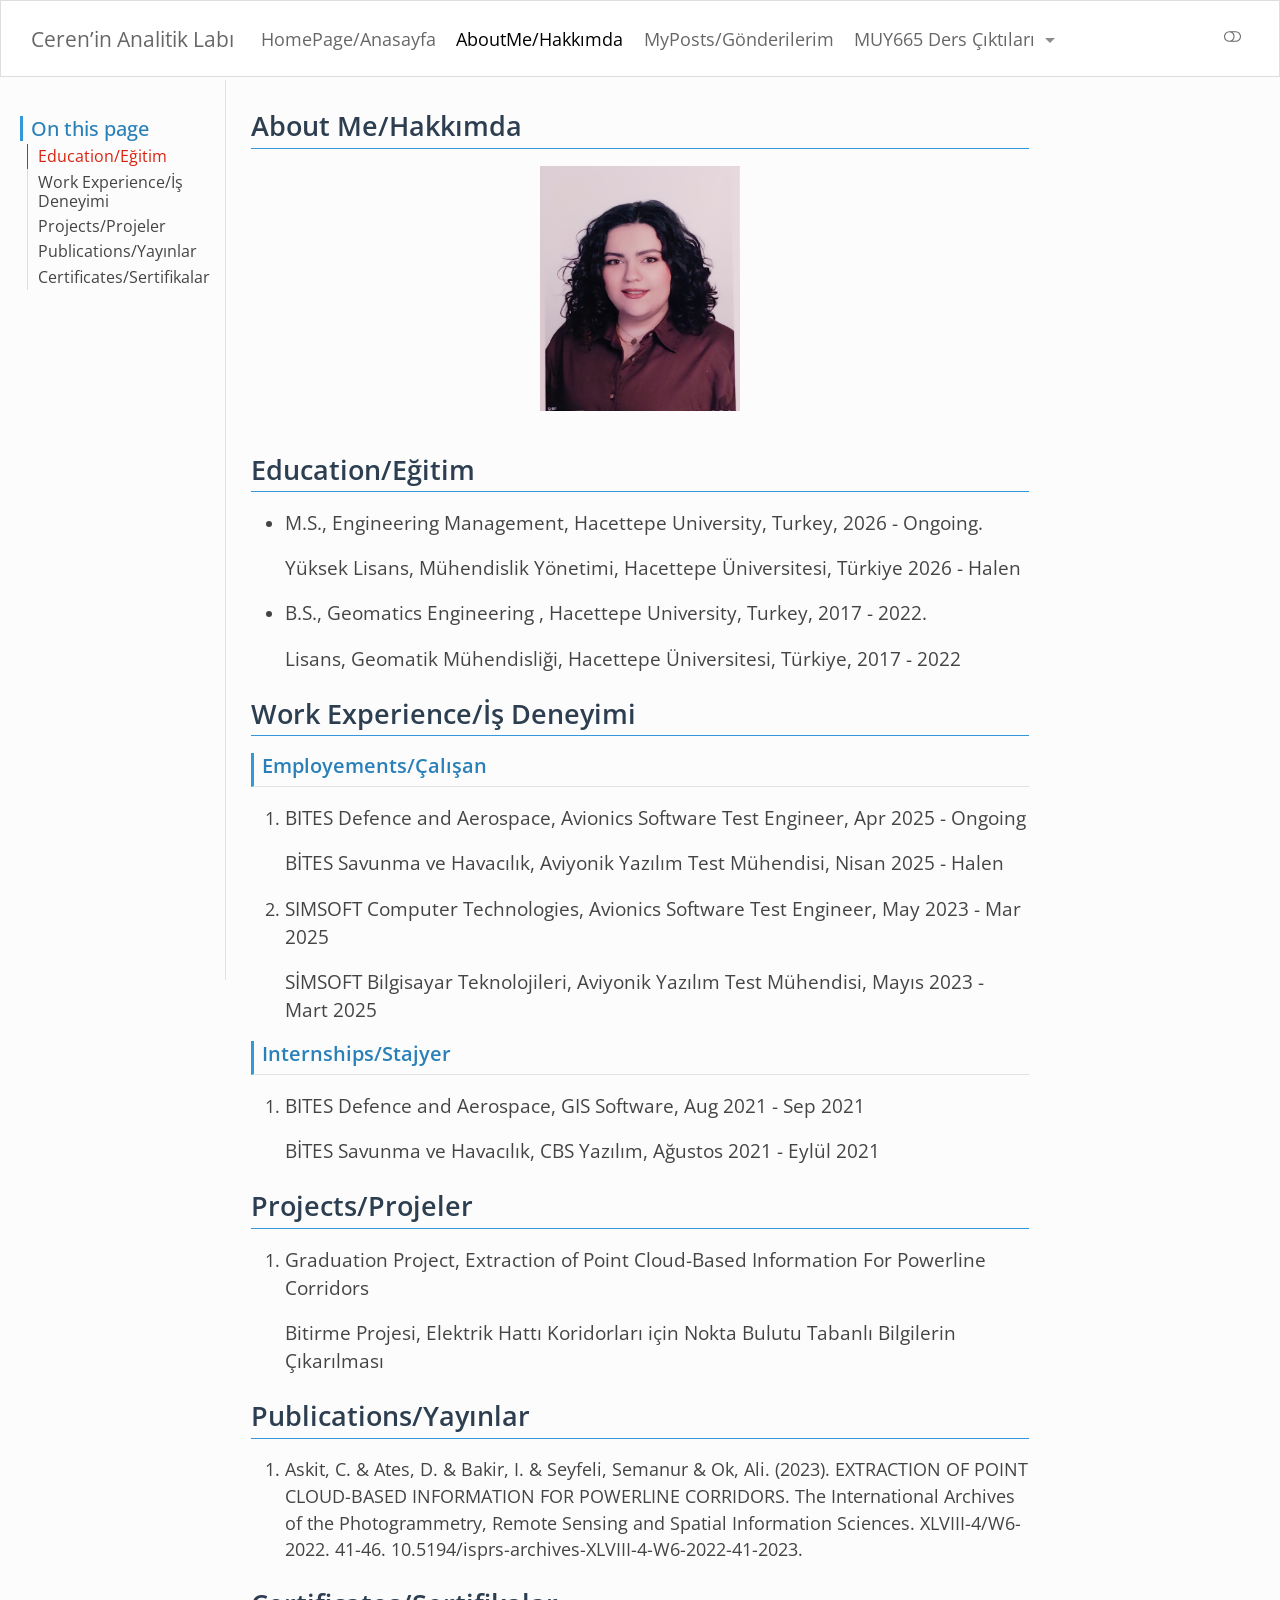
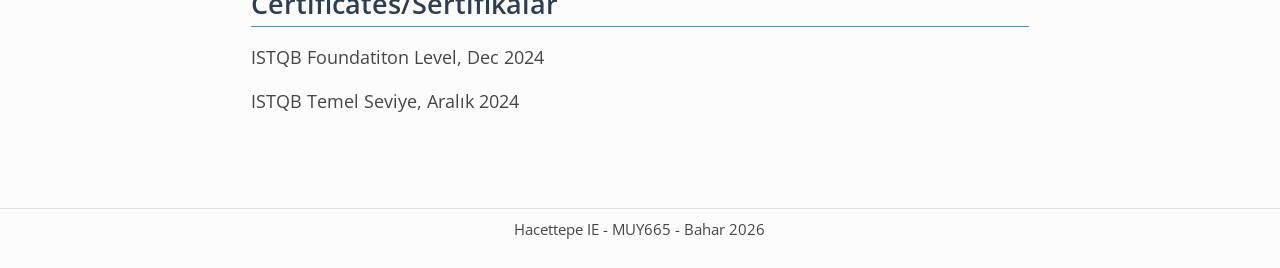
==== docs/about.html @ 2a176e66 "First Draft index.qmd, quarto.yml, about.qmd ve styles.css dosyalarında güncellemeler yapıldı." ====
<!DOCTYPE html>
<html xmlns="http://www.w3.org/1999/xhtml" lang="en" xml:lang="en"><head>

<meta charset="utf-8">
<meta name="generator" content="quarto-1.9.31">

<meta name="viewport" content="width=device-width, initial-scale=1.0, user-scalable=yes">


<title>About Me/Hakkımda – Ceren’in Analitik Labı</title>
<style>
/* Default styles provided by pandoc.
** See https://pandoc.org/MANUAL.html#variables-for-html for config info.
*/
code{white-space: pre-wrap;}
span.smallcaps{font-variant: small-caps;}
div.columns{display: flex; gap: min(4vw, 1.5em);}
div.column{flex: auto; overflow-x: auto;}
div.hanging-indent{margin-left: 1.5em; text-indent: -1.5em;}
ul.task-list{list-style: none;}
ul.task-list li input[type="checkbox"] {
  width: 0.8em;
  margin: 0 0.8em 0.2em -1em; /* quarto-specific, see https://github.com/quarto-dev/quarto-cli/issues/4556 */ 
  vertical-align: middle;
}
</style>


<script src="site_libs/quarto-nav/quarto-nav.js"></script>
<script src="site_libs/quarto-nav/headroom.min.js"></script>
<script src="site_libs/clipboard/clipboard.min.js"></script>
<script src="site_libs/quarto-search/autocomplete.umd.js"></script>
<script src="site_libs/quarto-search/fuse.min.js"></script>
<script src="site_libs/quarto-search/quarto-search.js"></script>
<meta name="quarto:offset" content="./">
<script src="site_libs/quarto-html/quarto.js" type="module"></script>
<script src="site_libs/quarto-html/tabsets/tabsets.js" type="module"></script>
<script src="site_libs/quarto-html/popper.min.js"></script>
<script src="site_libs/quarto-html/tippy.umd.min.js"></script>
<script src="site_libs/quarto-html/anchor.min.js"></script>
<link href="site_libs/quarto-html/tippy.css" rel="stylesheet">
<link href="site_libs/quarto-html/quarto-syntax-highlighting-7c69b197886ae2a34062761d21e44731.css" rel="stylesheet" class="quarto-color-scheme" id="quarto-text-highlighting-styles">
<link href="site_libs/quarto-html/quarto-syntax-highlighting-dark-2a9a3f180cf500eef5b976fdc6f22fdf.css" rel="stylesheet" class="quarto-color-scheme quarto-color-alternate" id="quarto-text-highlighting-styles">
<link href="site_libs/quarto-html/quarto-syntax-highlighting-7c69b197886ae2a34062761d21e44731.css" rel="stylesheet" class="quarto-color-scheme-extra" id="quarto-text-highlighting-styles">
<script src="site_libs/bootstrap/bootstrap.min.js"></script>
<link href="site_libs/bootstrap/bootstrap-icons.css" rel="stylesheet">
<link href="site_libs/bootstrap/bootstrap-11563d2f55764b9d6a488f24f91d801a.min.css" rel="stylesheet" append-hash="true" class="quarto-color-scheme" id="quarto-bootstrap" data-mode="light">
<link href="site_libs/bootstrap/bootstrap-dark-510d05b16ce075d26a3ac718e0ab7c7d.min.css" rel="stylesheet" append-hash="true" class="quarto-color-scheme quarto-color-alternate" id="quarto-bootstrap" data-mode="dark">
<link href="site_libs/bootstrap/bootstrap-11563d2f55764b9d6a488f24f91d801a.min.css" rel="stylesheet" append-hash="true" class="quarto-color-scheme-extra" id="quarto-bootstrap" data-mode="light">
<script id="quarto-search-options" type="application/json">{
  "location": "navbar",
  "copy-button": false,
  "collapse-after": 3,
  "panel-placement": "end",
  "type": "overlay",
  "limit": 50,
  "keyboard-shortcut": [
    "f",
    "/",
    "s"
  ],
  "show-item-context": false,
  "language": {
    "search-no-results-text": "No results",
    "search-matching-documents-text": "matching documents",
    "search-copy-link-title": "Copy link to search",
    "search-hide-matches-text": "Hide additional matches",
    "search-more-match-text": "more match in this document",
    "search-more-matches-text": "more matches in this document",
    "search-clear-button-title": "Clear",
    "search-text-placeholder": "",
    "search-detached-cancel-button-title": "Cancel",
    "search-submit-button-title": "Submit",
    "search-label": "Search"
  }
}</script>


<link rel="stylesheet" href="styles.css">
</head>

<body class="docked nav-fixed quarto-light"><script id="quarto-html-before-body" type="application/javascript">
    const toggleBodyColorMode = (bsSheetEl) => {
      const mode = bsSheetEl.getAttribute("data-mode");
      const bodyEl = window.document.querySelector("body");
      if (mode === "dark") {
        bodyEl.classList.add("quarto-dark");
        bodyEl.classList.remove("quarto-light");
      } else {
        bodyEl.classList.add("quarto-light");
        bodyEl.classList.remove("quarto-dark");
      }
    }
    const toggleBodyColorPrimary = () => {
      const bsSheetEl = window.document.querySelector("link#quarto-bootstrap:not([rel=disabled-stylesheet])");
      if (bsSheetEl) {
        toggleBodyColorMode(bsSheetEl);
      }
    }
    const setColorSchemeToggle = (alternate) => {
      const toggles = window.document.querySelectorAll('.quarto-color-scheme-toggle');
      for (let i=0; i < toggles.length; i++) {
        const toggle = toggles[i];
        if (toggle) {
          if (alternate) {
            toggle.classList.add("alternate");
          } else {
            toggle.classList.remove("alternate");
          }
        }
      }
    };
    const toggleColorMode = (alternate) => {
      // Switch the stylesheets
      const primaryStylesheets = window.document.querySelectorAll('link.quarto-color-scheme:not(.quarto-color-alternate)');
      const alternateStylesheets = window.document.querySelectorAll('link.quarto-color-scheme.quarto-color-alternate');
      manageTransitions('#quarto-margin-sidebar .nav-link', false);
      if (alternate) {
        // note: dark is layered on light, we don't disable primary!
        enableStylesheet(alternateStylesheets);
        for (const sheetNode of alternateStylesheets) {
          if (sheetNode.id === "quarto-bootstrap") {
            toggleBodyColorMode(sheetNode);
          }
        }
      } else {
        disableStylesheet(alternateStylesheets);
        enableStylesheet(primaryStylesheets)
        toggleBodyColorPrimary();
      }
      manageTransitions('#quarto-margin-sidebar .nav-link', true);
      // Switch the toggles
      setColorSchemeToggle(alternate)
      // Hack to workaround the fact that safari doesn't
      // properly recolor the scrollbar when toggling (#1455)
      if (navigator.userAgent.indexOf('Safari') > 0 && navigator.userAgent.indexOf('Chrome') == -1) {
        manageTransitions("body", false);
        window.scrollTo(0, 1);
        setTimeout(() => {
          window.scrollTo(0, 0);
          manageTransitions("body", true);
        }, 40);
      }
    }
    const disableStylesheet = (stylesheets) => {
      for (let i=0; i < stylesheets.length; i++) {
        const stylesheet = stylesheets[i];
        stylesheet.rel = 'disabled-stylesheet';
      }
    }
    const enableStylesheet = (stylesheets) => {
      for (let i=0; i < stylesheets.length; i++) {
        const stylesheet = stylesheets[i];
        if(stylesheet.rel !== 'stylesheet') { // for Chrome, which will still FOUC without this check
          stylesheet.rel = 'stylesheet';
        }
      }
    }
    const manageTransitions = (selector, allowTransitions) => {
      const els = window.document.querySelectorAll(selector);
      for (let i=0; i < els.length; i++) {
        const el = els[i];
        if (allowTransitions) {
          el.classList.remove('notransition');
        } else {
          el.classList.add('notransition');
        }
      }
    }
    const isFileUrl = () => {
      return window.location.protocol === 'file:';
    }
    const hasAlternateSentinel = () => {
      let styleSentinel = getColorSchemeSentinel();
      if (styleSentinel !== null) {
        return styleSentinel === "alternate";
      } else {
        return false;
      }
    }
    const setStyleSentinel = (alternate) => {
      const value = alternate ? "alternate" : "default";
      if (!isFileUrl()) {
        window.localStorage.setItem("quarto-color-scheme", value);
      } else {
        localAlternateSentinel = value;
      }
    }
    const getColorSchemeSentinel = () => {
      if (!isFileUrl()) {
        const storageValue = window.localStorage.getItem("quarto-color-scheme");
        return storageValue != null ? storageValue : localAlternateSentinel;
      } else {
        return localAlternateSentinel;
      }
    }
    const toggleGiscusIfUsed = (isAlternate, darkModeDefault) => {
      const baseTheme = document.querySelector('#giscus-base-theme')?.value ?? 'light';
      const alternateTheme = document.querySelector('#giscus-alt-theme')?.value ?? 'dark';
      let newTheme = '';
      if(authorPrefersDark) {
        newTheme = isAlternate ? baseTheme : alternateTheme;
      } else {
        newTheme = isAlternate ? alternateTheme : baseTheme;
      }
      const changeGiscusTheme = () => {
        // From: https://github.com/giscus/giscus/issues/336
        const sendMessage = (message) => {
          const iframe = document.querySelector('iframe.giscus-frame');
          if (!iframe) return;
          iframe.contentWindow.postMessage({ giscus: message }, 'https://giscus.app');
        }
        sendMessage({
          setConfig: {
            theme: newTheme
          }
        });
      }
      const isGiscussLoaded = window.document.querySelector('iframe.giscus-frame') !== null;
      if (isGiscussLoaded) {
        changeGiscusTheme();
      }
    };
    const authorPrefersDark = false;
    const darkModeDefault = authorPrefersDark;
      document.querySelector('link#quarto-text-highlighting-styles.quarto-color-scheme-extra').rel = 'disabled-stylesheet';
      document.querySelector('link#quarto-bootstrap.quarto-color-scheme-extra').rel = 'disabled-stylesheet';
    let localAlternateSentinel = darkModeDefault ? 'alternate' : 'default';
    // Dark / light mode switch
    window.quartoToggleColorScheme = () => {
      // Read the current dark / light value
      let toAlternate = !hasAlternateSentinel();
      toggleColorMode(toAlternate);
      setStyleSentinel(toAlternate);
      toggleGiscusIfUsed(toAlternate, darkModeDefault);
      window.dispatchEvent(new Event('resize'));
    };
    // Switch to dark mode if need be
    if (hasAlternateSentinel()) {
      toggleColorMode(true);
    } else {
      toggleColorMode(false);
    }
  </script>

<div id="quarto-search-results"></div>
  <header id="quarto-header" class="headroom fixed-top">
    <nav class="navbar navbar-expand-lg " data-bs-theme="dark">
      <div class="navbar-container container-fluid">
      <div class="navbar-brand-container mx-auto">
    <a class="navbar-brand" href="./index.html">
    <span class="navbar-title">Ceren’in Analitik Labı</span>
    </a>
  </div>
            <div id="quarto-search" class="" title="Search"></div>
          <button class="navbar-toggler" type="button" data-bs-toggle="collapse" data-bs-target="#navbarCollapse" aria-controls="navbarCollapse" role="menu" aria-expanded="false" aria-label="Toggle navigation" onclick="if (window.quartoToggleHeadroom) { window.quartoToggleHeadroom(); }">
  <span class="navbar-toggler-icon"></span>
</button>
          <div class="collapse navbar-collapse" id="navbarCollapse">
            <ul class="navbar-nav navbar-nav-scroll me-auto">
  <li class="nav-item">
    <a class="nav-link" href="./index.html"> 
<span class="menu-text">HomePage/Anasayfa</span></a>
  </li>  
  <li class="nav-item">
    <a class="nav-link active" href="./about.html" aria-current="page"> 
<span class="menu-text">AboutMe/Hakkımda</span></a>
  </li>  
  <li class="nav-item">
    <a class="nav-link" href="./posts.html"> 
<span class="menu-text">MyPosts/Gönderilerim</span></a>
  </li>  
  <li class="nav-item dropdown ">
    <a class="nav-link dropdown-toggle" href="#" id="nav-menu-muy665-ders-çıktıları" role="link" data-bs-toggle="dropdown" aria-expanded="false">
 <span class="menu-text">MUY665 Ders Çıktıları</span>
    </a>
    <ul class="dropdown-menu" aria-labelledby="nav-menu-muy665-ders-çıktıları">    
        <li>
    <a class="dropdown-item" href="./portfolyo.html">
 <span class="dropdown-text">Tasks/Ödevler</span></a>
  </li>  
        <li>
    <a class="dropdown-item" href="./project.qmd">
 <span class="dropdown-text">Project/Proje</span></a>
  </li>  
    </ul>
  </li>
</ul>
          </div> <!-- /navcollapse -->
            <div class="quarto-navbar-tools tools-wide">
    <a href="https://github.com/ceren-askit" title="" class="quarto-navigation-tool px-1" aria-label=""><i class="bi bi-github"></i></a>
    <a href="https://www.linkedin.com/in/ceren-askit/" title="" class="quarto-navigation-tool px-1" aria-label=""><i class="bi bi-linkedin"></i></a>
  <a href="" class="quarto-color-scheme-toggle quarto-navigation-tool  px-1" onclick="window.quartoToggleColorScheme(); return false;" title="Toggle dark mode"><i class="bi"></i></a>
</div>
      </div> <!-- /container-fluid -->
    </nav>
</header>
<!-- content -->
<div id="quarto-content" class="quarto-container page-columns page-rows-contents page-layout-article page-navbar">
<!-- sidebar -->
  <nav id="quarto-sidebar" class="sidebar collapse collapse-horizontal quarto-sidebar-collapse-item sidebar-navigation docked overflow-auto">
    <nav id="TOC" role="doc-toc" class="toc-active">
    <h2 id="toc-title">On this page</h2>
   
  <ul>
  <li><a href="#educationeğitim" id="toc-educationeğitim" class="nav-link active" data-scroll-target="#educationeğitim">Education/Eğitim</a></li>
  <li><a href="#work-experienceiş-deneyimi" id="toc-work-experienceiş-deneyimi" class="nav-link" data-scroll-target="#work-experienceiş-deneyimi">Work Experience/İş Deneyimi</a>
  <ul class="collapse">
  <li><a href="#employementsçalışan" id="toc-employementsçalışan" class="nav-link" data-scroll-target="#employementsçalışan">Employements/Çalışan</a></li>
  <li><a href="#internshipsstajyer" id="toc-internshipsstajyer" class="nav-link" data-scroll-target="#internshipsstajyer">Internships/Stajyer</a></li>
  </ul></li>
  <li><a href="#projectsprojeler" id="toc-projectsprojeler" class="nav-link" data-scroll-target="#projectsprojeler">Projects/Projeler</a></li>
  <li><a href="#publicationsyayınlar" id="toc-publicationsyayınlar" class="nav-link" data-scroll-target="#publicationsyayınlar">Publications/Yayınlar</a></li>
  <li><a href="#certificatessertifikalar" id="toc-certificatessertifikalar" class="nav-link" data-scroll-target="#certificatessertifikalar">Certificates/Sertifikalar</a></li>
  </ul>
</nav>
</nav>
<div id="quarto-sidebar-glass" class="quarto-sidebar-collapse-item" data-bs-toggle="collapse" data-bs-target=".quarto-sidebar-collapse-item"></div>
<!-- margin-sidebar -->
    <div id="quarto-margin-sidebar" class="sidebar margin-sidebar zindex-bottom">
    </div>
<!-- main -->
<main class="content" id="quarto-document-content">


<header id="title-block-header" class="quarto-title-block default">
<div class="quarto-title">
<h1 class="title">About Me/Hakkımda</h1>
</div>



<div class="quarto-title-meta">

    
  
    
  </div>
  


</header>


<div class="quarto-figure quarto-figure-center">
<figure class="figure">
<p><img src="assets/images/c_vesikalik.jpeg" class="img-fluid quarto-figure quarto-figure-center figure-img" width="200"></p>
</figure>
</div>
<section id="educationeğitim" class="level1">
<h1>Education/Eğitim</h1>
<ul>
<li><p>M.S., Engineering Management, Hacettepe University, Turkey, 2026 - Ongoing.</p>
<p>Yüksek Lisans, Mühendislik Yönetimi, Hacettepe Üniversitesi, Türkiye 2026 - Halen</p></li>
<li><p>B.S., Geomatics Engineering , Hacettepe University, Turkey, 2017 - 2022.</p>
<p>Lisans, Geomatik Mühendisliği, Hacettepe Üniversitesi, Türkiye, 2017 - 2022</p></li>
</ul>
</section>
<section id="work-experienceiş-deneyimi" class="level1">
<h1>Work Experience/İş Deneyimi</h1>
<section id="employementsçalışan" class="level2">
<h2 class="anchored" data-anchor-id="employementsçalışan">Employements/Çalışan</h2>
<ol type="1">
<li><p>BITES Defence and Aerospace, Avionics Software Test Engineer, Apr 2025 - Ongoing</p>
<p>BİTES Savunma ve Havacılık, Aviyonik Yazılım Test Mühendisi, Nisan 2025 - Halen</p></li>
<li><p>SIMSOFT Computer Technologies, Avionics Software Test Engineer, May 2023 - Mar 2025</p>
<p>SİMSOFT Bilgisayar Teknolojileri, Aviyonik Yazılım Test Mühendisi, Mayıs 2023 - Mart 2025</p></li>
</ol>
</section>
<section id="internshipsstajyer" class="level2">
<h2 class="anchored" data-anchor-id="internshipsstajyer">Internships/Stajyer</h2>
<ol type="1">
<li><p>BITES Defence and Aerospace, GIS Software, Aug 2021 - Sep 2021</p>
<p>BİTES Savunma ve Havacılık, CBS Yazılım, Ağustos 2021 - Eylül 2021</p></li>
</ol>
</section>
</section>
<section id="projectsprojeler" class="level1">
<h1>Projects/Projeler</h1>
<ol type="1">
<li><p>Graduation Project, Extraction of Point Cloud-Based Information For Powerline Corridors</p>
<p>Bitirme Projesi, Elektrik Hattı Koridorları için Nokta Bulutu Tabanlı Bilgilerin Çıkarılması</p></li>
</ol>
</section>
<section id="publicationsyayınlar" class="level1">
<h1>Publications/Yayınlar</h1>
<ol type="1">
<li>Askit, C. &amp; Ates, D. &amp; Bakir, I. &amp; Seyfeli, Semanur &amp; Ok, Ali. (2023). EXTRACTION OF POINT CLOUD-BASED INFORMATION FOR POWERLINE CORRIDORS. The International Archives of the Photogrammetry, Remote Sensing and Spatial Information Sciences. XLVIII-4/W6-2022. 41-46. 10.5194/isprs-archives-XLVIII-4-W6-2022-41-2023.</li>
</ol>
</section>
<section id="certificatessertifikalar" class="level1">
<h1>Certificates/Sertifikalar</h1>
<p>ISTQB Foundatiton Level, Dec 2024</p>
<p>ISTQB Temel Seviye, Aralık 2024</p>


</section>

<a onclick="window.scrollTo(0, 0); return false;" role="button" id="quarto-back-to-top"><i class="bi bi-arrow-up"></i> Back to top</a></main> <!-- /main -->
<script id="quarto-html-after-body" type="application/javascript">
  window.document.addEventListener("DOMContentLoaded", function (event) {
    // Ensure there is a toggle, if there isn't float one in the top right
    if (window.document.querySelector('.quarto-color-scheme-toggle') === null) {
      const a = window.document.createElement('a');
      a.classList.add('top-right');
      a.classList.add('quarto-color-scheme-toggle');
      a.href = "";
      a.onclick = function() { try { window.quartoToggleColorScheme(); } catch {} return false; };
      const i = window.document.createElement("i");
      i.classList.add('bi');
      a.appendChild(i);
      window.document.body.appendChild(a);
    }
    setColorSchemeToggle(hasAlternateSentinel())
    const icon = "";
    const anchorJS = new window.AnchorJS();
    anchorJS.options = {
      placement: 'right',
      icon: icon
    };
    anchorJS.add('.anchored');
    const isCodeAnnotation = (el) => {
      for (const clz of el.classList) {
        if (clz.startsWith('code-annotation-')) {                     
          return true;
        }
      }
      return false;
    }
    const onCopySuccess = function(e) {
      // button target
      const button = e.trigger;
      // don't keep focus
      button.blur();
      // flash "checked"
      button.classList.add('code-copy-button-checked');
      var currentTitle = button.getAttribute("title");
      button.setAttribute("title", "Copied!");
      let tooltip;
      if (window.bootstrap) {
        button.setAttribute("data-bs-toggle", "tooltip");
        button.setAttribute("data-bs-placement", "left");
        button.setAttribute("data-bs-title", "Copied!");
        tooltip = new bootstrap.Tooltip(button, 
          { trigger: "manual", 
            customClass: "code-copy-button-tooltip",
            offset: [0, -8]});
        tooltip.show();    
      }
      setTimeout(function() {
        if (tooltip) {
          tooltip.hide();
          button.removeAttribute("data-bs-title");
          button.removeAttribute("data-bs-toggle");
          button.removeAttribute("data-bs-placement");
        }
        button.setAttribute("title", currentTitle);
        button.classList.remove('code-copy-button-checked');
      }, 1000);
      // clear code selection
      e.clearSelection();
    }
    const getTextToCopy = function(trigger) {
      const outerScaffold = trigger.parentElement.cloneNode(true);
      const codeEl = outerScaffold.querySelector('code');
      for (const childEl of codeEl.children) {
        if (isCodeAnnotation(childEl)) {
          childEl.remove();
        }
      }
      return codeEl.innerText;
    }
    const clipboard = new window.ClipboardJS('.code-copy-button:not([data-in-quarto-modal])', {
      text: getTextToCopy
    });
    clipboard.on('success', onCopySuccess);
    if (window.document.getElementById('quarto-embedded-source-code-modal')) {
      const clipboardModal = new window.ClipboardJS('.code-copy-button[data-in-quarto-modal]', {
        text: getTextToCopy,
        container: window.document.getElementById('quarto-embedded-source-code-modal')
      });
      clipboardModal.on('success', onCopySuccess);
    }
      var localhostRegex = new RegExp(/^(?:http|https):\/\/localhost\:?[0-9]*\//);
      var mailtoRegex = new RegExp(/^mailto:/);
        var filterRegex = new RegExp('/' + window.location.host + '/');
      var isInternal = (href) => {
          return filterRegex.test(href) || localhostRegex.test(href) || mailtoRegex.test(href);
      }
      // Inspect non-navigation links and adorn them if external
     var links = window.document.querySelectorAll('a[href]:not(.nav-link):not(.navbar-brand):not(.toc-action):not(.sidebar-link):not(.sidebar-item-toggle):not(.pagination-link):not(.no-external):not([aria-hidden]):not(.dropdown-item):not(.quarto-navigation-tool):not(.about-link)');
      for (var i=0; i<links.length; i++) {
        const link = links[i];
        if (!isInternal(link.href)) {
          // undo the damage that might have been done by quarto-nav.js in the case of
          // links that we want to consider external
          if (link.dataset.originalHref !== undefined) {
            link.href = link.dataset.originalHref;
          }
        }
      }
    function tippyHover(el, contentFn, onTriggerFn, onUntriggerFn) {
      const config = {
        allowHTML: true,
        maxWidth: 500,
        delay: 100,
        arrow: false,
        appendTo: function(el) {
            return el.parentElement;
        },
        interactive: true,
        interactiveBorder: 10,
        theme: 'quarto',
        placement: 'bottom-start',
      };
      if (contentFn) {
        config.content = contentFn;
      }
      if (onTriggerFn) {
        config.onTrigger = onTriggerFn;
      }
      if (onUntriggerFn) {
        config.onUntrigger = onUntriggerFn;
      }
      window.tippy(el, config); 
    }
    const noterefs = window.document.querySelectorAll('a[role="doc-noteref"]');
    for (var i=0; i<noterefs.length; i++) {
      const ref = noterefs[i];
      tippyHover(ref, function() {
        // use id or data attribute instead here
        let href = ref.getAttribute('data-footnote-href') || ref.getAttribute('href');
        try { href = new URL(href).hash; } catch {}
        const id = href.replace(/^#\/?/, "");
        const note = window.document.getElementById(id);
        if (note) {
          return note.innerHTML;
        } else {
          return "";
        }
      });
    }
    const xrefs = window.document.querySelectorAll('a.quarto-xref');
    const processXRef = (id, note) => {
      // Strip column container classes
      const stripColumnClz = (el) => {
        el.classList.remove("page-full", "page-columns");
        if (el.children) {
          for (const child of el.children) {
            stripColumnClz(child);
          }
        }
      }
      stripColumnClz(note)
      if (id === null || id.startsWith('sec-')) {
        // Special case sections, only their first couple elements
        const container = document.createElement("div");
        if (note.children && note.children.length > 2) {
          container.appendChild(note.children[0].cloneNode(true));
          for (let i = 1; i < note.children.length; i++) {
            const child = note.children[i];
            if (child.tagName === "P" && child.innerText === "") {
              continue;
            } else {
              container.appendChild(child.cloneNode(true));
              break;
            }
          }
          if (window.Quarto?.typesetMath) {
            window.Quarto.typesetMath(container);
          }
          return container.innerHTML
        } else {
          if (window.Quarto?.typesetMath) {
            window.Quarto.typesetMath(note);
          }
          return note.innerHTML;
        }
      } else {
        // Remove any anchor links if they are present
        const anchorLink = note.querySelector('a.anchorjs-link');
        if (anchorLink) {
          anchorLink.remove();
        }
        if (window.Quarto?.typesetMath) {
          window.Quarto.typesetMath(note);
        }
        if (note.classList.contains("callout")) {
          return note.outerHTML;
        } else {
          return note.innerHTML;
        }
      }
    }
    for (var i=0; i<xrefs.length; i++) {
      const xref = xrefs[i];
      tippyHover(xref, undefined, function(instance) {
        instance.disable();
        let url = xref.getAttribute('href');
        let hash = undefined; 
        if (url.startsWith('#')) {
          hash = url;
        } else {
          try { hash = new URL(url).hash; } catch {}
        }
        if (hash) {
          const id = hash.replace(/^#\/?/, "");
          const note = window.document.getElementById(id);
          if (note !== null) {
            try {
              const html = processXRef(id, note.cloneNode(true));
              instance.setContent(html);
            } finally {
              instance.enable();
              instance.show();
            }
          } else {
            // See if we can fetch this
            fetch(url.split('#')[0])
            .then(res => res.text())
            .then(html => {
              const parser = new DOMParser();
              const htmlDoc = parser.parseFromString(html, "text/html");
              const note = htmlDoc.getElementById(id);
              if (note !== null) {
                const html = processXRef(id, note);
                instance.setContent(html);
              } 
            }).finally(() => {
              instance.enable();
              instance.show();
            });
          }
        } else {
          // See if we can fetch a full url (with no hash to target)
          // This is a special case and we should probably do some content thinning / targeting
          fetch(url)
          .then(res => res.text())
          .then(html => {
            const parser = new DOMParser();
            const htmlDoc = parser.parseFromString(html, "text/html");
            const note = htmlDoc.querySelector('main.content');
            if (note !== null) {
              // This should only happen for chapter cross references
              // (since there is no id in the URL)
              // remove the first header
              if (note.children.length > 0 && note.children[0].tagName === "HEADER") {
                note.children[0].remove();
              }
              const html = processXRef(null, note);
              instance.setContent(html);
            } 
          }).finally(() => {
            instance.enable();
            instance.show();
          });
        }
      }, function(instance) {
      });
    }
        let selectedAnnoteEl;
        const selectorForAnnotation = ( cell, annotation) => {
          let cellAttr = 'data-code-cell="' + cell + '"';
          let lineAttr = 'data-code-annotation="' +  annotation + '"';
          const selector = 'span[' + cellAttr + '][' + lineAttr + ']';
          return selector;
        }
        const selectCodeLines = (annoteEl) => {
          const doc = window.document;
          const targetCell = annoteEl.getAttribute("data-target-cell");
          const targetAnnotation = annoteEl.getAttribute("data-target-annotation");
          const annoteSpan = window.document.querySelector(selectorForAnnotation(targetCell, targetAnnotation));
          const lines = annoteSpan.getAttribute("data-code-lines").split(",");
          const lineIds = lines.map((line) => {
            return targetCell + "-" + line;
          })
          let top = null;
          let height = null;
          let parent = null;
          if (lineIds.length > 0) {
              //compute the position of the single el (top and bottom and make a div)
              const el = window.document.getElementById(lineIds[0]);
              top = el.offsetTop;
              height = el.offsetHeight;
              parent = el.parentElement.parentElement;
            if (lineIds.length > 1) {
              const lastEl = window.document.getElementById(lineIds[lineIds.length - 1]);
              const bottom = lastEl.offsetTop + lastEl.offsetHeight;
              height = bottom - top;
            }
            if (top !== null && height !== null && parent !== null) {
              // cook up a div (if necessary) and position it 
              let div = window.document.getElementById("code-annotation-line-highlight");
              if (div === null) {
                div = window.document.createElement("div");
                div.setAttribute("id", "code-annotation-line-highlight");
                div.style.position = 'absolute';
                parent.appendChild(div);
              }
              div.style.top = top - 2 + "px";
              div.style.height = height + 4 + "px";
              div.style.left = 0;
              let gutterDiv = window.document.getElementById("code-annotation-line-highlight-gutter");
              if (gutterDiv === null) {
                gutterDiv = window.document.createElement("div");
                gutterDiv.setAttribute("id", "code-annotation-line-highlight-gutter");
                gutterDiv.style.position = 'absolute';
                const codeCell = window.document.getElementById(targetCell);
                const gutter = codeCell.querySelector('.code-annotation-gutter');
                gutter.appendChild(gutterDiv);
              }
              gutterDiv.style.top = top - 2 + "px";
              gutterDiv.style.height = height + 4 + "px";
            }
            selectedAnnoteEl = annoteEl;
          }
        };
        const unselectCodeLines = () => {
          const elementsIds = ["code-annotation-line-highlight", "code-annotation-line-highlight-gutter"];
          elementsIds.forEach((elId) => {
            const div = window.document.getElementById(elId);
            if (div) {
              div.remove();
            }
          });
          selectedAnnoteEl = undefined;
        };
          // Handle positioning of the toggle
      window.addEventListener(
        "resize",
        throttle(() => {
          elRect = undefined;
          if (selectedAnnoteEl) {
            selectCodeLines(selectedAnnoteEl);
          }
        }, 10)
      );
      function throttle(fn, ms) {
      let throttle = false;
      let timer;
        return (...args) => {
          if(!throttle) { // first call gets through
              fn.apply(this, args);
              throttle = true;
          } else { // all the others get throttled
              if(timer) clearTimeout(timer); // cancel #2
              timer = setTimeout(() => {
                fn.apply(this, args);
                timer = throttle = false;
              }, ms);
          }
        };
      }
        // Attach click handler to the DT
        const annoteDls = window.document.querySelectorAll('dt[data-target-cell]');
        for (const annoteDlNode of annoteDls) {
          annoteDlNode.addEventListener('click', (event) => {
            const clickedEl = event.target;
            if (clickedEl !== selectedAnnoteEl) {
              unselectCodeLines();
              const activeEl = window.document.querySelector('dt[data-target-cell].code-annotation-active');
              if (activeEl) {
                activeEl.classList.remove('code-annotation-active');
              }
              selectCodeLines(clickedEl);
              clickedEl.classList.add('code-annotation-active');
            } else {
              // Unselect the line
              unselectCodeLines();
              clickedEl.classList.remove('code-annotation-active');
            }
          });
        }
    const findCites = (el) => {
      const parentEl = el.parentElement;
      if (parentEl) {
        const cites = parentEl.dataset.cites;
        if (cites) {
          return {
            el,
            cites: cites.split(' ')
          };
        } else {
          return findCites(el.parentElement)
        }
      } else {
        return undefined;
      }
    };
    var bibliorefs = window.document.querySelectorAll('a[role="doc-biblioref"]');
    for (var i=0; i<bibliorefs.length; i++) {
      const ref = bibliorefs[i];
      const citeInfo = findCites(ref);
      if (citeInfo) {
        tippyHover(citeInfo.el, function() {
          var popup = window.document.createElement('div');
          citeInfo.cites.forEach(function(cite) {
            var citeDiv = window.document.createElement('div');
            citeDiv.classList.add('hanging-indent');
            citeDiv.classList.add('csl-entry');
            var biblioDiv = window.document.getElementById('ref-' + cite);
            if (biblioDiv) {
              citeDiv.innerHTML = biblioDiv.innerHTML;
            }
            popup.appendChild(citeDiv);
          });
          return popup.innerHTML;
        });
      }
    }
  });
  </script>
</div> <!-- /content -->
<footer class="footer">
  <div class="nav-footer">
    <div class="nav-footer-left">
      &nbsp;
    </div>   
    <div class="nav-footer-center">
<p>Hacettepe IE - MUY665 - Bahar 2026</p>
</div>
    <div class="nav-footer-right">
      &nbsp;
    </div>
  </div>
</footer>




</body></html>
---- docs/site_libs/quarto-html/quarto-syntax-highlighting-7c69b197886ae2a34062761d21e44731.css ----
/* quarto syntax highlight colors */
:root {
  --quarto-hl-ot-color: #003B4F;
  --quarto-hl-at-color: #657422;
  --quarto-hl-ss-color: #20794D;
  --quarto-hl-an-color: #5E5E5E;
  --quarto-hl-fu-color: #4758AB;
  --quarto-hl-st-color: #20794D;
  --quarto-hl-cf-color: #003B4F;
  --quarto-hl-op-color: #5E5E5E;
  --quarto-hl-er-color: #AD0000;
  --quarto-hl-bn-color: #AD0000;
  --quarto-hl-al-color: #AD0000;
  --quarto-hl-va-color: #111111;
  --quarto-hl-bu-color: inherit;
  --quarto-hl-ex-color: inherit;
  --quarto-hl-pp-color: #AD0000;
  --quarto-hl-in-color: #5E5E5E;
  --quarto-hl-vs-color: #20794D;
  --quarto-hl-wa-color: #5E5E5E;
  --quarto-hl-do-color: #5E5E5E;
  --quarto-hl-im-color: #00769E;
  --quarto-hl-ch-color: #20794D;
  --quarto-hl-dt-color: #AD0000;
  --quarto-hl-fl-color: #AD0000;
  --quarto-hl-co-color: #5E5E5E;
  --quarto-hl-cv-color: #5E5E5E;
  --quarto-hl-cn-color: #8f5902;
  --quarto-hl-sc-color: #5E5E5E;
  --quarto-hl-dv-color: #AD0000;
  --quarto-hl-kw-color: #003B4F;
}

/* other quarto variables */
:root {
  --quarto-font-monospace: SFMono-Regular, Menlo, Monaco, Consolas, "Liberation Mono", "Courier New", monospace;
}

/* syntax highlight based on Pandoc's rules */
pre > code.sourceCode > span {
  color: #003B4F;
}

code.sourceCode > span {
  color: #003B4F;
}

div.sourceCode,
div.sourceCode pre.sourceCode {
  color: #003B4F;
}

/* Normal */
code span {
  color: #003B4F;
}

/* Alert */
code span.al {
  color: #AD0000;
  font-style: inherit;
}

/* Annotation */
code span.an {
  color: #5E5E5E;
  font-style: inherit;
}

/* Attribute */
code span.at {
  color: #657422;
  font-style: inherit;
}

/* BaseN */
code span.bn {
  color: #AD0000;
  font-style: inherit;
}

/* BuiltIn */
code span.bu {
  font-style: inherit;
}

/* ControlFlow */
code span.cf {
  color: #003B4F;
  font-weight: bold;
  font-style: inherit;
}

/* Char */
code span.ch {
  color: #20794D;
  font-style: inherit;
}

/* Constant */
code span.cn {
  color: #8f5902;
  font-style: inherit;
}

/* Comment */
code span.co {
  color: #5E5E5E;
  font-style: inherit;
}

/* CommentVar */
code span.cv {
  color: #5E5E5E;
  font-style: italic;
}

/* Documentation */
code span.do {
  color: #5E5E5E;
  font-style: italic;
}

/* DataType */
code span.dt {
  color: #AD0000;
  font-style: inherit;
}

/* DecVal */
code span.dv {
  color: #AD0000;
  font-style: inherit;
}

/* Error */
code span.er {
  color: #AD0000;
  font-style: inherit;
}

/* Extension */
code span.ex {
  font-style: inherit;
}

/* Float */
code span.fl {
  color: #AD0000;
  font-style: inherit;
}

/* Function */
code span.fu {
  color: #4758AB;
  font-style: inherit;
}

/* Import */
code span.im {
  color: #00769E;
  font-style: inherit;
}

/* Information */
code span.in {
  color: #5E5E5E;
  font-style: inherit;
}

/* Keyword */
code span.kw {
  color: #003B4F;
  font-weight: bold;
  font-style: inherit;
}

/* Operator */
code span.op {
  color: #5E5E5E;
  font-style: inherit;
}

/* Other */
code span.ot {
  color: #003B4F;
  font-style: inherit;
}

/* Preprocessor */
code span.pp {
  color: #AD0000;
  font-style: inherit;
}

/* SpecialChar */
code span.sc {
  color: #5E5E5E;
  font-style: inherit;
}

/* SpecialString */
code span.ss {
  color: #20794D;
  font-style: inherit;
}

/* String */
code span.st {
  color: #20794D;
  font-style: inherit;
}

/* Variable */
code span.va {
  color: #111111;
  font-style: inherit;
}

/* VerbatimString */
code span.vs {
  color: #20794D;
  font-style: inherit;
}

/* Warning */
code span.wa {
  color: #5E5E5E;
  font-style: italic;
}

.prevent-inlining {
  content: "</";
}

/*# sourceMappingURL=606289f1d48f6b05ba16068311e045b6.css.map */
---- docs/site_libs/quarto-html/quarto-syntax-highlighting-dark-2a9a3f180cf500eef5b976fdc6f22fdf.css ----
/* quarto syntax highlight colors */
:root {
  --quarto-hl-al-color: #f07178;
  --quarto-hl-an-color: #d4d0ab;
  --quarto-hl-at-color: #00e0e0;
  --quarto-hl-bn-color: #d4d0ab;
  --quarto-hl-bu-color: #abe338;
  --quarto-hl-ch-color: #abe338;
  --quarto-hl-co-color: #f8f8f2;
  --quarto-hl-cv-color: #ffd700;
  --quarto-hl-cn-color: #ffd700;
  --quarto-hl-cf-color: #ffa07a;
  --quarto-hl-dt-color: #ffa07a;
  --quarto-hl-dv-color: #d4d0ab;
  --quarto-hl-do-color: #f8f8f2;
  --quarto-hl-er-color: #f07178;
  --quarto-hl-ex-color: #00e0e0;
  --quarto-hl-fl-color: #d4d0ab;
  --quarto-hl-fu-color: #ffa07a;
  --quarto-hl-im-color: #abe338;
  --quarto-hl-in-color: #d4d0ab;
  --quarto-hl-kw-color: #ffa07a;
  --quarto-hl-op-color: #ffa07a;
  --quarto-hl-ot-color: #00e0e0;
  --quarto-hl-pp-color: #dcc6e0;
  --quarto-hl-re-color: #00e0e0;
  --quarto-hl-sc-color: #abe338;
  --quarto-hl-ss-color: #abe338;
  --quarto-hl-st-color: #abe338;
  --quarto-hl-va-color: #00e0e0;
  --quarto-hl-vs-color: #abe338;
  --quarto-hl-wa-color: #dcc6e0;
}

/* other quarto variables */
:root {
  --quarto-font-monospace: SFMono-Regular, Menlo, Monaco, Consolas, "Liberation Mono", "Courier New", monospace;
}

/* syntax highlight based on Pandoc's rules */
pre > code.sourceCode > span {
  color: #f8f8f2;
}

code.sourceCode > span {
  color: #f8f8f2;
}

div.sourceCode,
div.sourceCode pre.sourceCode {
  color: #f8f8f2;
}

/* Normal */
code span {
  color: #f8f8f2;
}

/* Alert */
code span.al {
  color: #f07178;
}

/* Annotation */
code span.an {
  color: #d4d0ab;
}

/* Attribute */
code span.at {
  color: #00e0e0;
}

/* BaseN */
code span.bn {
  color: #d4d0ab;
}

/* BuiltIn */
code span.bu {
  color: #abe338;
}

/* ControlFlow */
code span.cf {
  font-weight: bold;
  color: #ffa07a;
}

/* Char */
code span.ch {
  color: #abe338;
}

/* Constant */
code span.cn {
  color: #ffd700;
}

/* Comment */
code span.co {
  font-style: italic;
  color: #f8f8f2;
}

/* CommentVar */
code span.cv {
  color: #ffd700;
}

/* Documentation */
code span.do {
  color: #f8f8f2;
}

/* DataType */
code span.dt {
  color: #ffa07a;
}

/* DecVal */
code span.dv {
  color: #d4d0ab;
}

/* Error */
code span.er {
  color: #f07178;
  text-decoration: underline;
}

/* Extension */
code span.ex {
  font-weight: bold;
  color: #00e0e0;
}

/* Float */
code span.fl {
  color: #d4d0ab;
}

/* Function */
code span.fu {
  color: #ffa07a;
}

/* Import */
code span.im {
  color: #abe338;
}

/* Information */
code span.in {
  color: #d4d0ab;
}

/* Keyword */
code span.kw {
  font-weight: bold;
  color: #ffa07a;
}

/* Operator */
code span.op {
  color: #ffa07a;
}

/* Other */
code span.ot {
  color: #00e0e0;
}

/* Preprocessor */
code span.pp {
  color: #dcc6e0;
}

/* RegionMarker */
code span.re {
  background-color: #f8f8f2;
  color: #00e0e0;
}

/* SpecialChar */
code span.sc {
  color: #abe338;
}

/* SpecialString */
code span.ss {
  color: #abe338;
}

/* String */
code span.st {
  color: #abe338;
}

/* Variable */
code span.va {
  color: #00e0e0;
}

/* VerbatimString */
code span.vs {
  color: #abe338;
}

/* Warning */
code span.wa {
  color: #dcc6e0;
}

.prevent-inlining {
  content: "</";
}

/*# sourceMappingURL=23b16f6c884f9c0552082e62eeffc571.css.map */
---- docs/site_libs/quarto-html/quarto-syntax-highlighting-7c69b197886ae2a34062761d21e44731.css ----
/* quarto syntax highlight colors */
:root {
  --quarto-hl-ot-color: #003B4F;
  --quarto-hl-at-color: #657422;
  --quarto-hl-ss-color: #20794D;
  --quarto-hl-an-color: #5E5E5E;
  --quarto-hl-fu-color: #4758AB;
  --quarto-hl-st-color: #20794D;
  --quarto-hl-cf-color: #003B4F;
  --quarto-hl-op-color: #5E5E5E;
  --quarto-hl-er-color: #AD0000;
  --quarto-hl-bn-color: #AD0000;
  --quarto-hl-al-color: #AD0000;
  --quarto-hl-va-color: #111111;
  --quarto-hl-bu-color: inherit;
  --quarto-hl-ex-color: inherit;
  --quarto-hl-pp-color: #AD0000;
  --quarto-hl-in-color: #5E5E5E;
  --quarto-hl-vs-color: #20794D;
  --quarto-hl-wa-color: #5E5E5E;
  --quarto-hl-do-color: #5E5E5E;
  --quarto-hl-im-color: #00769E;
  --quarto-hl-ch-color: #20794D;
  --quarto-hl-dt-color: #AD0000;
  --quarto-hl-fl-color: #AD0000;
  --quarto-hl-co-color: #5E5E5E;
  --quarto-hl-cv-color: #5E5E5E;
  --quarto-hl-cn-color: #8f5902;
  --quarto-hl-sc-color: #5E5E5E;
  --quarto-hl-dv-color: #AD0000;
  --quarto-hl-kw-color: #003B4F;
}

/* other quarto variables */
:root {
  --quarto-font-monospace: SFMono-Regular, Menlo, Monaco, Consolas, "Liberation Mono", "Courier New", monospace;
}

/* syntax highlight based on Pandoc's rules */
pre > code.sourceCode > span {
  color: #003B4F;
}

code.sourceCode > span {
  color: #003B4F;
}

div.sourceCode,
div.sourceCode pre.sourceCode {
  color: #003B4F;
}

/* Normal */
code span {
  color: #003B4F;
}

/* Alert */
code span.al {
  color: #AD0000;
  font-style: inherit;
}

/* Annotation */
code span.an {
  color: #5E5E5E;
  font-style: inherit;
}

/* Attribute */
code span.at {
  color: #657422;
  font-style: inherit;
}

/* BaseN */
code span.bn {
  color: #AD0000;
  font-style: inherit;
}

/* BuiltIn */
code span.bu {
  font-style: inherit;
}

/* ControlFlow */
code span.cf {
  color: #003B4F;
  font-weight: bold;
  font-style: inherit;
}

/* Char */
code span.ch {
  color: #20794D;
  font-style: inherit;
}

/* Constant */
code span.cn {
  color: #8f5902;
  font-style: inherit;
}

/* Comment */
code span.co {
  color: #5E5E5E;
  font-style: inherit;
}

/* CommentVar */
code span.cv {
  color: #5E5E5E;
  font-style: italic;
}

/* Documentation */
code span.do {
  color: #5E5E5E;
  font-style: italic;
}

/* DataType */
code span.dt {
  color: #AD0000;
  font-style: inherit;
}

/* DecVal */
code span.dv {
  color: #AD0000;
  font-style: inherit;
}

/* Error */
code span.er {
  color: #AD0000;
  font-style: inherit;
}

/* Extension */
code span.ex {
  font-style: inherit;
}

/* Float */
code span.fl {
  color: #AD0000;
  font-style: inherit;
}

/* Function */
code span.fu {
  color: #4758AB;
  font-style: inherit;
}

/* Import */
code span.im {
  color: #00769E;
  font-style: inherit;
}

/* Information */
code span.in {
  color: #5E5E5E;
  font-style: inherit;
}

/* Keyword */
code span.kw {
  color: #003B4F;
  font-weight: bold;
  font-style: inherit;
}

/* Operator */
code span.op {
  color: #5E5E5E;
  font-style: inherit;
}

/* Other */
code span.ot {
  color: #003B4F;
  font-style: inherit;
}

/* Preprocessor */
code span.pp {
  color: #AD0000;
  font-style: inherit;
}

/* SpecialChar */
code span.sc {
  color: #5E5E5E;
  font-style: inherit;
}

/* SpecialString */
code span.ss {
  color: #20794D;
  font-style: inherit;
}

/* String */
code span.st {
  color: #20794D;
  font-style: inherit;
}

/* Variable */
code span.va {
  color: #111111;
  font-style: inherit;
}

/* VerbatimString */
code span.vs {
  color: #20794D;
  font-style: inherit;
}

/* Warning */
code span.wa {
  color: #5E5E5E;
  font-style: italic;
}

.prevent-inlining {
  content: "</";
}

/*# sourceMappingURL=606289f1d48f6b05ba16068311e045b6.css.map */
---- docs/styles.css ----
/* css styles */
/* Ana Başlıklar (Education, Work Experience vb.) */
h1 {
  font-size: 1.6em !important; 
  color: #2c3e50 !important;
  border-bottom: 1.5px solid #3498db !important;
  padding-bottom: 5px;
  margin-top: 25px;
}

/* Alt Başlıklar (Employments, Internships) */
h2 {
  font-size: 1.2em !important;
  color: #2980b9 !important;
  margin-top: 15px;
  border-left: 3px solid #3498db; 
  padding-left: 8px;
}

/* Liste maddeleri ve paragraflar */
li, p {
  font-size: 1.05em !important; 
  line-height: 1.5; 
  color: #444444; 
}

/* Vurgulu yazılar */
strong {
  font-weight: 600;
}
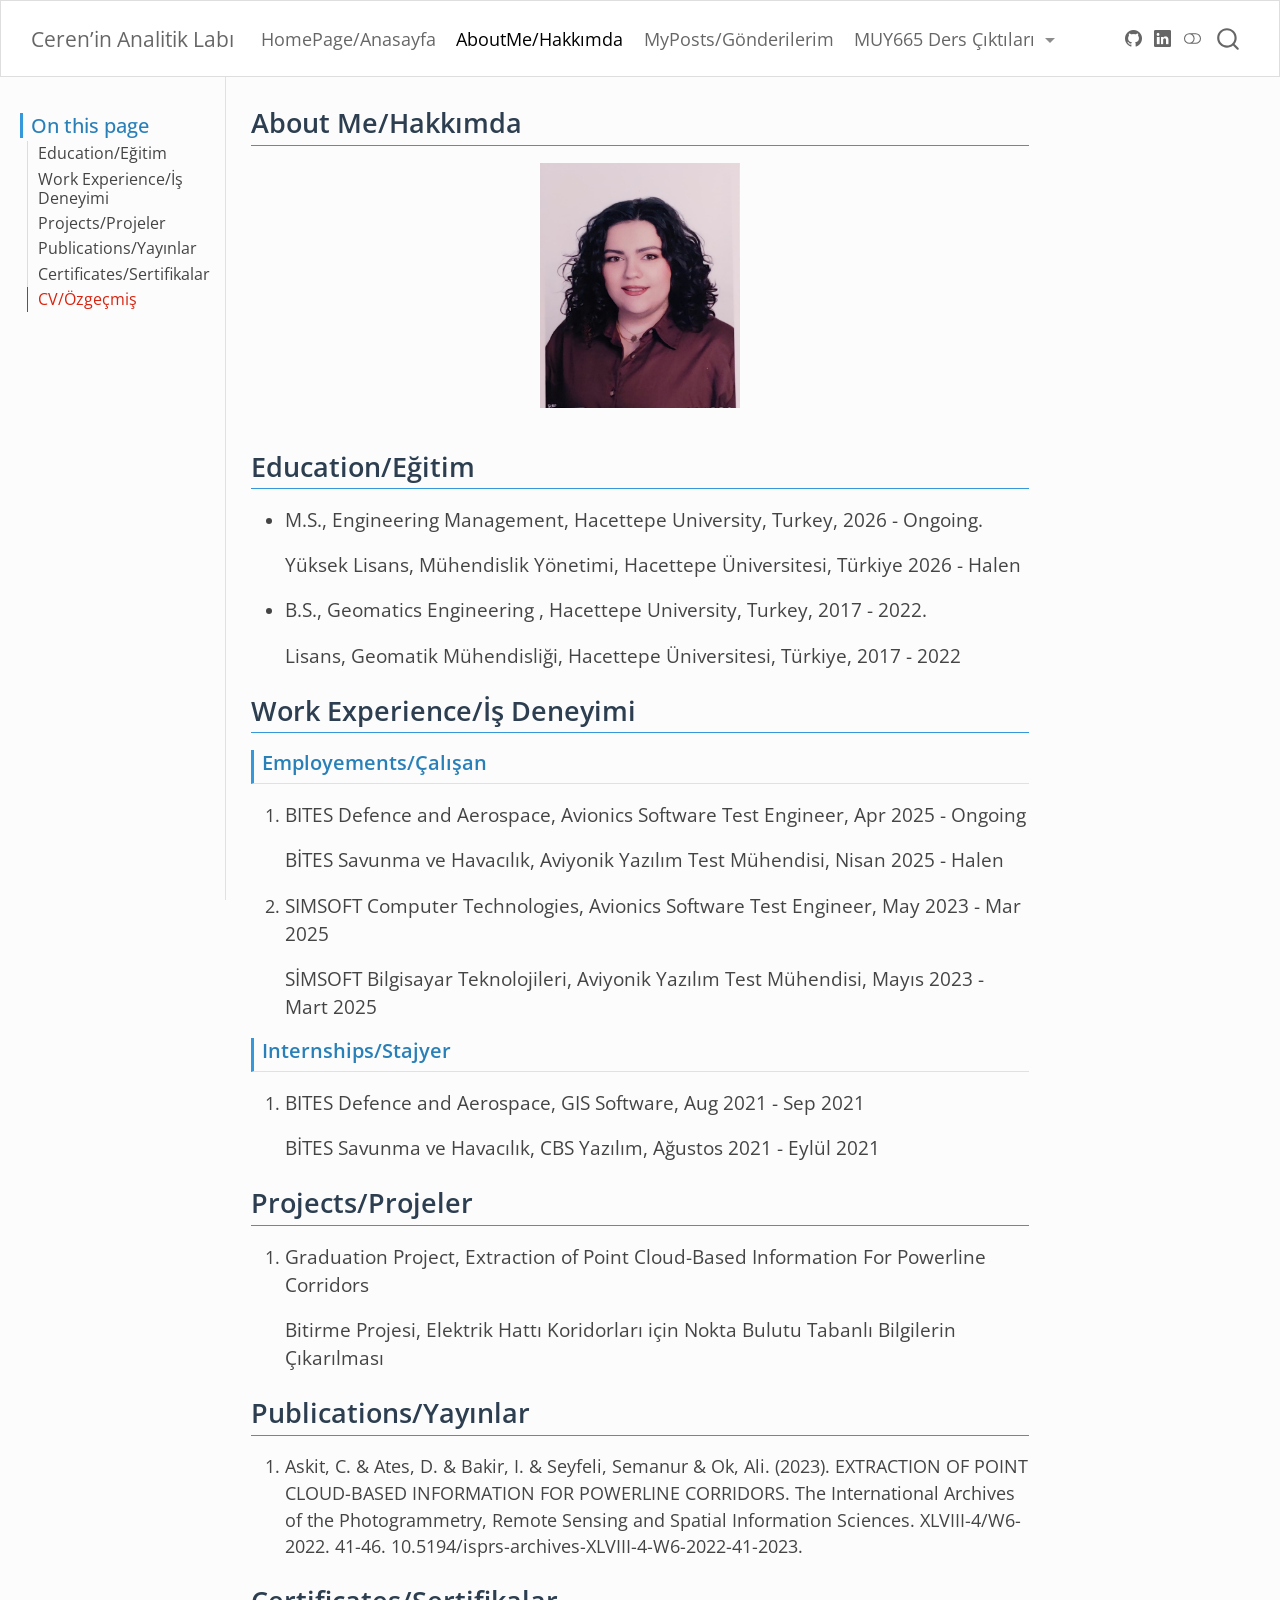
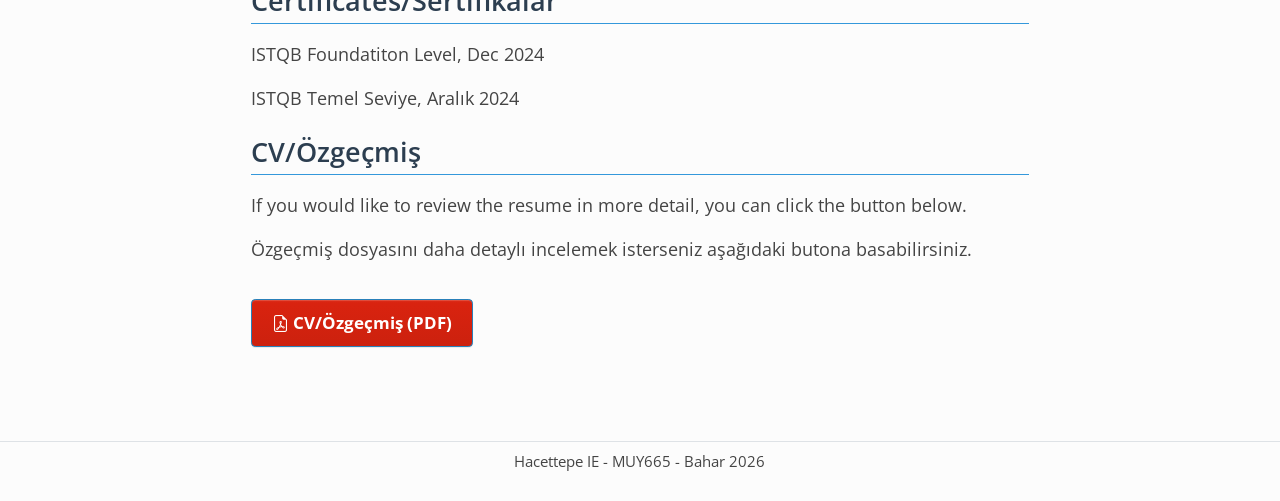
==== commit ef4518a7: "Ödev1 tamamlandı. calisma1.qmd dosyası güncellendi. about.qmd dosyasına cv açma linki eklendi. githu" ====
--- a/docs/about.html
+++ b/docs/about.html
@@ -312,6 +312,7 @@
   <li><a href="#projectsprojeler" id="toc-projectsprojeler" class="nav-link" data-scroll-target="#projectsprojeler">Projects/Projeler</a></li>
   <li><a href="#publicationsyayınlar" id="toc-publicationsyayınlar" class="nav-link" data-scroll-target="#publicationsyayınlar">Publications/Yayınlar</a></li>
   <li><a href="#certificatessertifikalar" id="toc-certificatessertifikalar" class="nav-link" data-scroll-target="#certificatessertifikalar">Certificates/Sertifikalar</a></li>
+  <li><a href="#cvözgeçmiş" id="toc-cvözgeçmiş" class="nav-link" data-scroll-target="#cvözgeçmiş">CV/Özgeçmiş</a></li>
   </ul>
 </nav>
 </nav>
@@ -392,6 +393,12 @@
 <h1>Certificates/Sertifikalar</h1>
 <p>ISTQB Foundatiton Level, Dec 2024</p>
 <p>ISTQB Temel Seviye, Aralık 2024</p>
+</section>
+<section id="cvözgeçmiş" class="level1">
+<h1>CV/Özgeçmiş</h1>
+<p>If you would like to review the resume in more detail, you can click the button below.</p>
+<p>Özgeçmiş dosyasını daha detaylı incelemek isterseniz aşağıdaki butona basabilirsiniz.</p>
+<p><a href="./assets/documents/CEREN-ASKİT_CV.pdf" class="btn btn-primary" target="_blank" style="margin-top: 20px;"> <i class="bi bi-file-earmark-pdf"></i> CV/Özgeçmiş (PDF) </a></p>
 
 
 </section>
--- a/docs/styles.css
+++ b/docs/styles.css
@@ -27,4 +27,12 @@
 /* Vurgulu yazılar */
 strong {
   font-weight: 600;
+}
+
+
+.btn-primary {
+  background-color: #2980b9 !important;
+  border-color: #2980b9 !important;
+  padding: 10px 20px !important;
+  font-weight: bold !important;
 }
